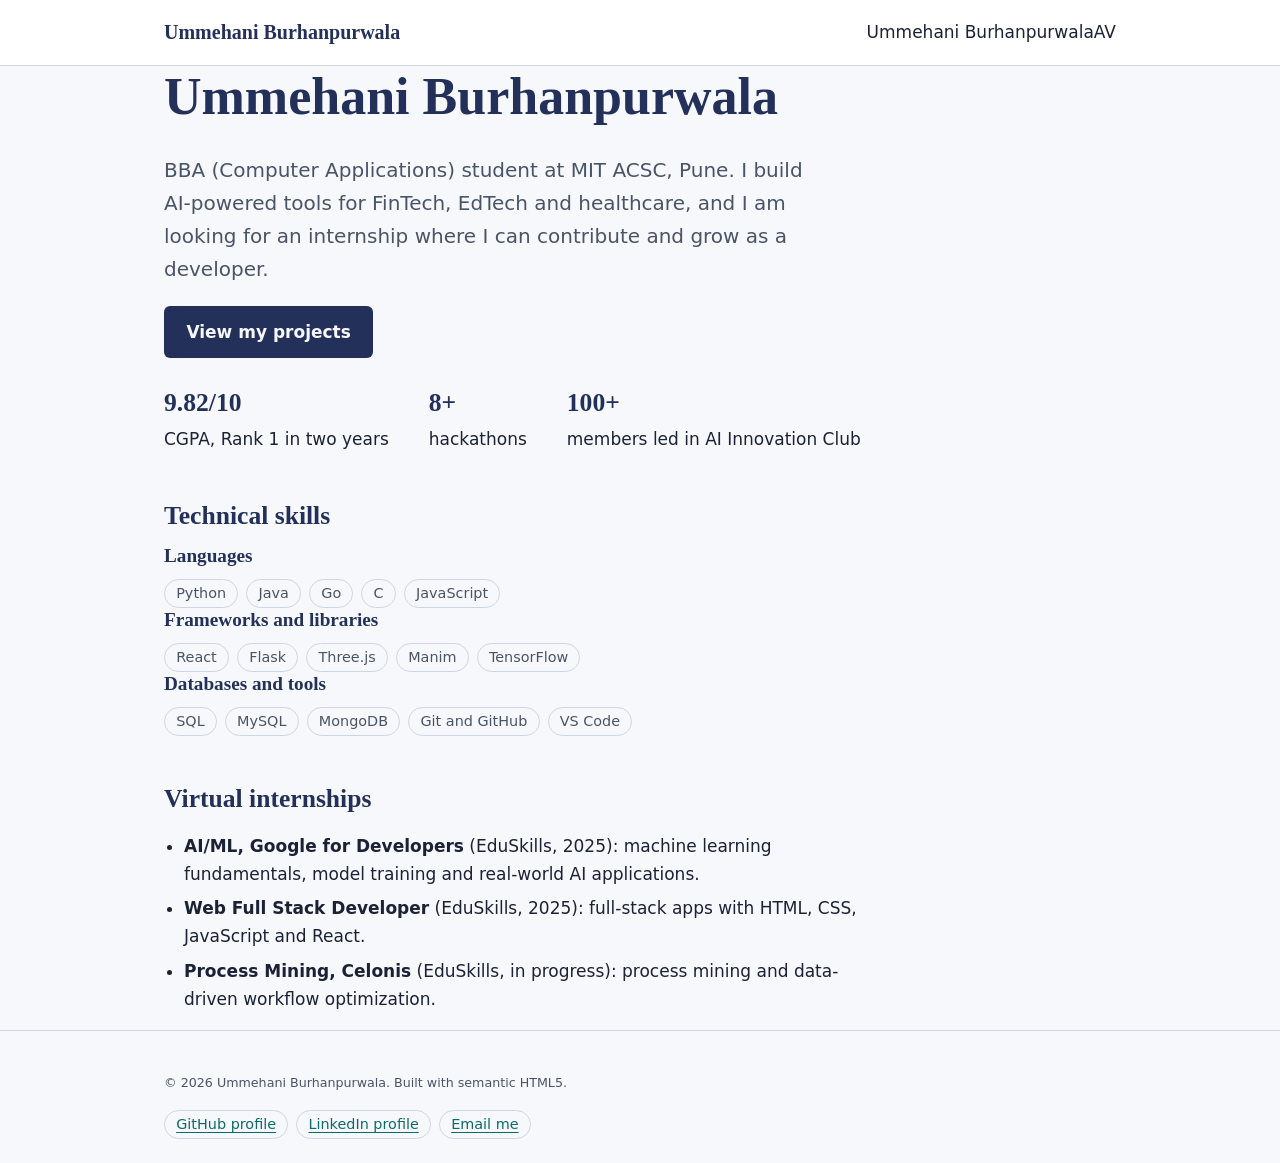
==== index.html @ a9fb9c0c "Update portfolio with resume details" ====
<!DOCTYPE html>
<html lang="en">
<head>
<meta charset="utf-8">
<meta name="viewport" content="width=device-width, initial-scale=1">
<title>Home | Ummehani Burhanpurwala – Portfolio</title>
<meta name="description" content="Ummehani Burhanpurwala, BBA (Computer Applications) student and AI builder in Pune. Projects in FinTech, EdTech and research on AI.">
<meta name="robots" content="index, follow">
<meta name="author" content="Ummehani Burhanpurwala">
<link rel="canonical" href="https://ummehani-burhanpurwala.github.io/thiranex_portfoilio/">
<meta property="og:type" content="website">
<meta property="og:title" content="Home | Ummehani Burhanpurwala – Portfolio">
<meta property="og:description" content="Ummehani Burhanpurwala, BBA (Computer Applications) student and AI builder in Pune. Projects in FinTech, EdTech and research on AI.">
<meta property="og:url" content="https://ummehani-burhanpurwala.github.io/thiranex_portfoilio/">
<link rel="stylesheet" href="styles.css">
</head>
<body>
<a class="skip-link" href="#main">Skip to main content</a>
<header class="site-header" role="banner">
<div class="wrap">
<a class="brand" href="index.html">Ummehani Burhanpurwala</a>
<nav class="nav" aria-label="Primary"><ul>Ummehani BurhanpurwalaAV</ul></nav>
</div>
</header>
<main id="main" class="wrap">
<section aria-labelledby="hero-title">
<h1 id="hero-title">Ummehani Burhanpurwala</h1>
<p class="lead">BBA (Computer Applications) student at MIT ACSC, Pune. I build AI-powered tools for FinTech, EdTech and healthcare, and I am looking for an internship where I can contribute and grow as a developer.</p>
<p><a class="btn" href="projects.html">View my projects</a></p>
<ul class="stats" aria-label="Highlights">
<li><strong>9.82/10</strong>CGPA, Rank 1 in two years</li>
<li><strong>8+</strong>hackathons</li>
<li><strong>100+</strong>members led in AI Innovation Club</li>
</ul>
</section>
<section aria-labelledby="skills-title">
<h2 id="skills-title">Technical skills</h2>
<h3>Languages</h3>
<ul class="tags"><li>Python</li><li>Java</li><li>Go</li><li>C</li><li>JavaScript</li></ul>
<h3>Frameworks and libraries</h3>
<ul class="tags"><li>React</li><li>Flask</li><li>Three.js</li><li>Manim</li><li>TensorFlow</li></ul>
<h3>Databases and tools</h3>
<ul class="tags"><li>SQL</li><li>MySQL</li><li>MongoDB</li><li>Git and GitHub</li><li>VS Code</li></ul>
</section>
<section aria-labelledby="intern-title">
<h2 id="intern-title">Virtual internships</h2>
<ul class="list">
<li><strong>AI/ML, Google for Developers</strong> (EduSkills, 2025): machine learning fundamentals, model training and real-world AI applications.</li>
<li><strong>Web Full Stack Developer</strong> (EduSkills, 2025): full-stack apps with HTML, CSS, JavaScript and React.</li>
<li><strong>Process Mining, Celonis</strong> (EduSkills, in progress): process mining and data-driven workflow optimization.</li>
</ul>
</section>
</main>
<footer class="site-footer" role="contentinfo">
<div class="wrap">
<p><small>&copy; 2026 Ummehani Burhanpurwala. Built with semantic HTML5.</small></p>
<nav aria-label="Social links"><ul class="tags">
<li><a href="https://github.com/Ummehani-Burhanpurwala">GitHub profile</a></li>
<li><a href="https://www.linkedin.com/in/ummehani-burhanpurwala">LinkedIn profile</a></li>
<li><a href="mailto:ummehaniburhanpurwala8@gmail.com">Email me</a></li>
</ul></nav>
</div>
</footer>

</body>
</html>
---- styles.css ----
:root{--bg:#f7f8fb;--surface:#fff;--ink:#1b2236;--muted:#4a5468;--brand:#23305a;--accent:#0b6b6b;--line:#cfd5e2;--focus:#b45309}
@media (prefers-color-scheme:dark){:root{--bg:#10141f;--surface:#181e2e;--ink:#eef1f8;--muted:#b7bfd1;--brand:#9db4ff;--accent:#5fd0c8;--line:#34405c;--focus:#fbbf24}}
*{box-sizing:border-box}
html{scroll-behavior:smooth}
body{margin:0;background:var(--bg);color:var(--ink);font:1.0625rem/1.65 system-ui,-apple-system,"Segoe UI",Roboto,sans-serif}
h1,h2,h3{font-family:"Iowan Old Style",Georgia,serif;line-height:1.2;color:var(--brand);margin:0 0 .5em}
h1{font-size:clamp(2rem,5vw,3.25rem)}h2{font-size:1.6rem}h3{font-size:1.2rem}
a{color:var(--accent);text-underline-offset:3px}
a:focus-visible,button:focus-visible,input:focus-visible,textarea:focus-visible,select:focus-visible{outline:3px solid var(--focus);outline-offset:3px}
.skip-link{position:absolute;left:1rem;top:-4rem;background:var(--brand);color:var(--bg);padding:.6rem 1rem;z-index:10}
.skip-link:focus{top:1rem}
.wrap{max-width:62rem;margin:0 auto;padding:0 1.25rem}
.site-header{border-bottom:1px solid var(--line);background:var(--surface)}
.site-header .wrap{display:flex;flex-wrap:wrap;gap:1rem;align-items:center;justify-content:space-between;padding-block:1rem}
.brand{font-family:Georgia,serif;font-weight:700;font-size:1.25rem;color:var(--brand);text-decoration:none}
.nav ul{display:flex;flex-wrap:wrap;gap:.25rem 1.25rem;list-style:none;margin:0;padding:0}
.nav a{color:var(--ink);text-decoration:none;padding:.4rem .1rem;border-bottom:3px solid transparent}
.nav a:hover{border-color:var(--line)}
.nav a[aria-current="page"]{border-color:var(--accent);font-weight:600}
main{padding-block:3rem}
.lead{font-size:1.25rem;color:var(--muted);max-width:40rem}
.btn{display:inline-block;background:var(--brand);color:var(--bg);padding:.75rem 1.4rem;border:0;border-radius:6px;font:inherit;font-weight:600;text-decoration:none;cursor:pointer}
.btn:hover{filter:brightness(1.15)}
.grid{display:grid;gap:1.5rem;grid-template-columns:repeat(auto-fit,minmax(16rem,1fr));margin-top:1.5rem}
article.card{background:var(--surface);border:1px solid var(--line);border-radius:8px;padding:1.25rem}
.tags{list-style:none;display:flex;flex-wrap:wrap;gap:.5rem;padding:0;margin:.75rem 0 0}
.tags li{border:1px solid var(--line);border-radius:99px;padding:.1rem .7rem;font-size:.9rem;color:var(--muted)}
section+section{margin-top:3rem}
form{display:grid;gap:1.25rem;max-width:36rem}
fieldset{border:1px solid var(--line);border-radius:8px;padding:1.25rem;display:grid;gap:1.25rem}
legend{font-weight:700;padding:0 .5rem;color:var(--brand)}
label{display:block;font-weight:600;margin-bottom:.3rem}
.hint{display:block;font-weight:400;color:var(--muted);font-size:.9rem}
input,textarea,select{width:100%;font:inherit;color:var(--ink);background:var(--surface);border:2px solid var(--muted);border-radius:6px;padding:.65rem .75rem}
.req{color:var(--accent)}
.status{padding:.75rem 1rem;border-left:4px solid var(--accent);background:var(--surface)}
.status:empty{display:none}
.site-footer{border-top:1px solid var(--line);padding-block:1.5rem;color:var(--muted);font-size:.95rem}
@media (prefers-reduced-motion:reduce){html{scroll-behavior:auto}*{transition:none!important}}
.visually-hidden{position:absolute!important;width:1px;height:1px;overflow:hidden;clip:rect(0 0 0 0);white-space:nowrap}
.meta{color:var(--muted);margin:0 0 .75rem}
ul.list{padding-left:1.25rem;max-width:44rem}
ul.list li{margin-bottom:.4rem}
.stats{display:flex;flex-wrap:wrap;gap:1rem 2.5rem;margin:1.5rem 0 0;padding:0;list-style:none}
.stats strong{display:block;font-family:Georgia,serif;font-size:1.6rem;color:var(--brand)}
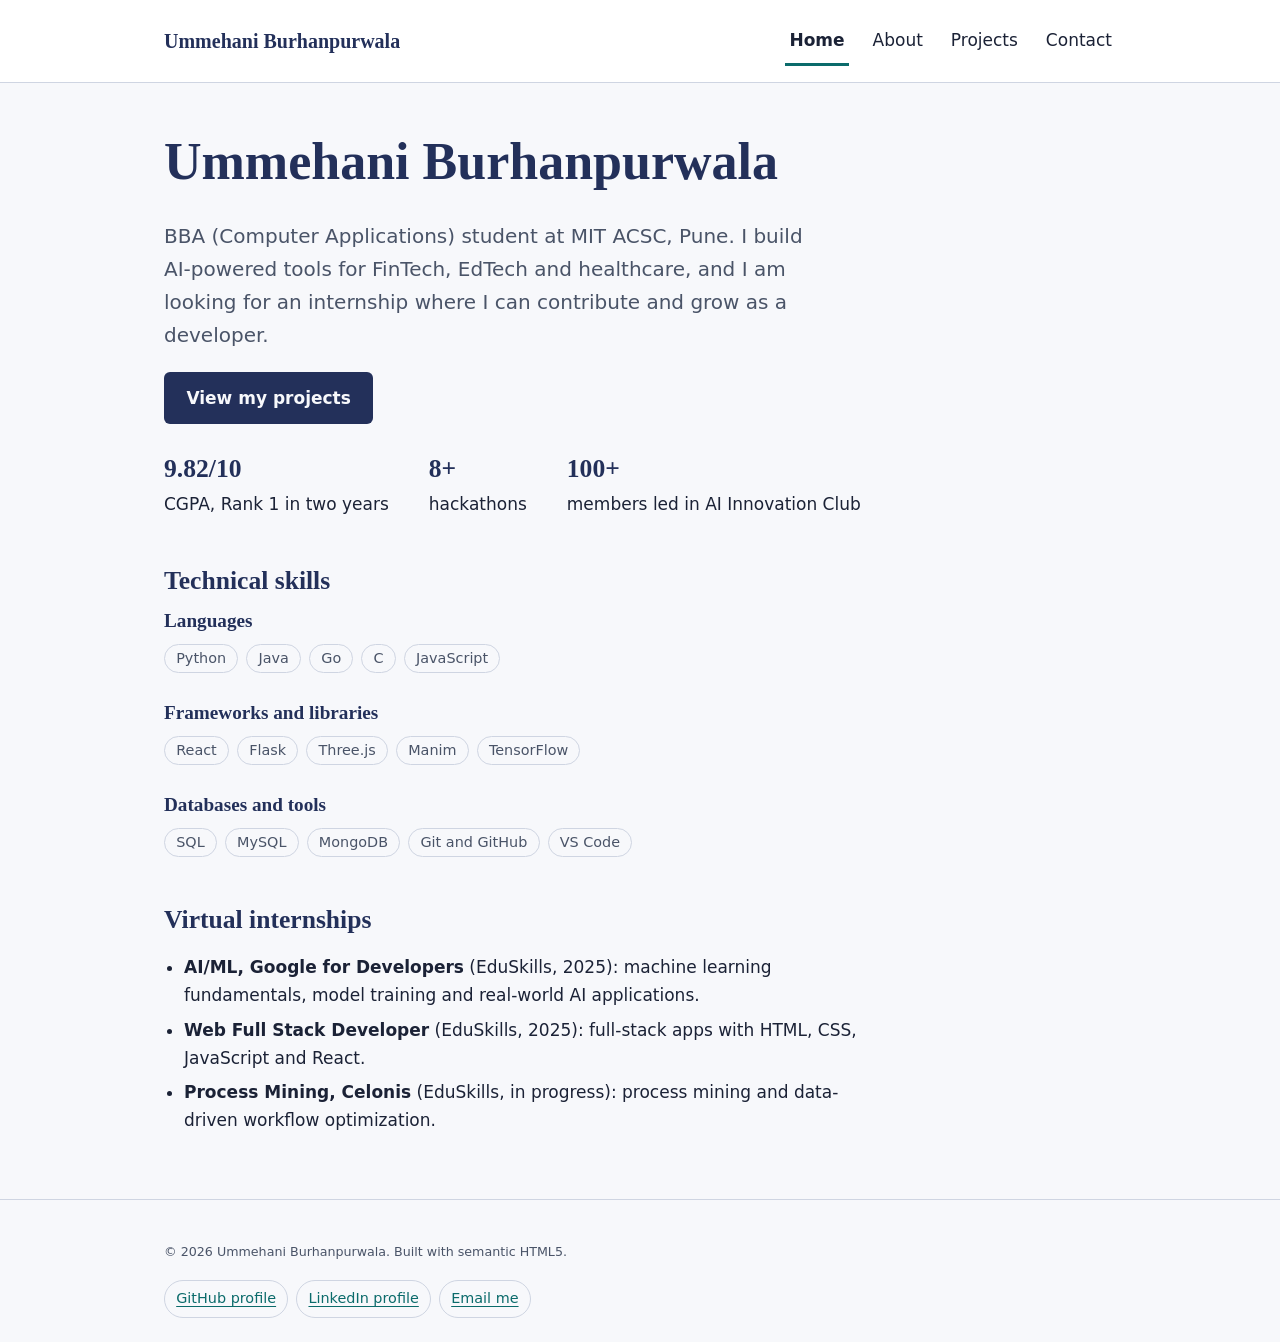
==== commit 2fdd7724: "Fix navigation and spacing bugs" ====
--- a/index.html
+++ b/index.html
@@ -12,6 +12,9 @@
 <meta property="og:title" content="Home | Ummehani Burhanpurwala – Portfolio">
 <meta property="og:description" content="Ummehani Burhanpurwala, BBA (Computer Applications) student and AI builder in Pune. Projects in FinTech, EdTech and research on AI.">
 <meta property="og:url" content="https://ummehani-burhanpurwala.github.io/thiranex_portfoilio/">
+<link rel="icon" href="data:image/svg+xml,%3Csvg xmlns=%27http://www.w3.org/2000/svg%27 viewBox=%270 0 100 100%27%3E%3Crect width=%27100%27 height=%27100%27 rx=%2722%27 fill=%27%2323305a%27/%3E%3Ctext x=%2750%27 y=%2772%27 font-size=%2760%27 text-anchor=%27middle%27 fill=%27white%27 font-family=%27Georgia%27%3EU%3C/text%3E%3C/svg%3E">
+<meta name="theme-color" content="#23305a">
+<meta name="color-scheme" content="light dark">
 <link rel="stylesheet" href="styles.css">
 </head>
 <body>
@@ -19,7 +22,7 @@
 <header class="site-header" role="banner">
 <div class="wrap">
 <a class="brand" href="index.html">Ummehani Burhanpurwala</a>
-<nav class="nav" aria-label="Primary"><ul>Ummehani BurhanpurwalaAV</ul></nav>
+<nav class="nav" aria-label="Primary"><ul><li><a href="index.html" aria-current="page">Home</a></li><li><a href="about.html">About</a></li><li><a href="projects.html">Projects</a></li><li><a href="contact.html">Contact</a></li></ul></nav>
 </div>
 </header>
 <main id="main" class="wrap">
--- a/styles.css
+++ b/styles.css
@@ -17,7 +17,7 @@
 .nav a{color:var(--ink);text-decoration:none;padding:.4rem .1rem;border-bottom:3px solid transparent}
 .nav a:hover{border-color:var(--line)}
 .nav a[aria-current="page"]{border-color:var(--accent);font-weight:600}
-main{padding-block:3rem}
+main.wrap{padding-top:3rem;padding-bottom:3rem}
 .lead{font-size:1.25rem;color:var(--muted);max-width:40rem}
 .btn{display:inline-block;background:var(--brand);color:var(--bg);padding:.75rem 1.4rem;border:0;border-radius:6px;font:inherit;font-weight:600;text-decoration:none;cursor:pointer}
 .btn:hover{filter:brightness(1.15)}
@@ -43,3 +43,7 @@
 ul.list li{margin-bottom:.4rem}
 .stats{display:flex;flex-wrap:wrap;gap:1rem 2.5rem;margin:1.5rem 0 0;padding:0;list-style:none}
 .stats strong{display:block;font-family:Georgia,serif;font-size:1.6rem;color:var(--brand)}
+.tags+h3{margin-top:1.75rem}
+.nav a{display:inline-block;padding:.6rem .25rem}
+.site-footer a{display:inline-block;padding:.3rem 0}
+.card h3{margin-top:0}
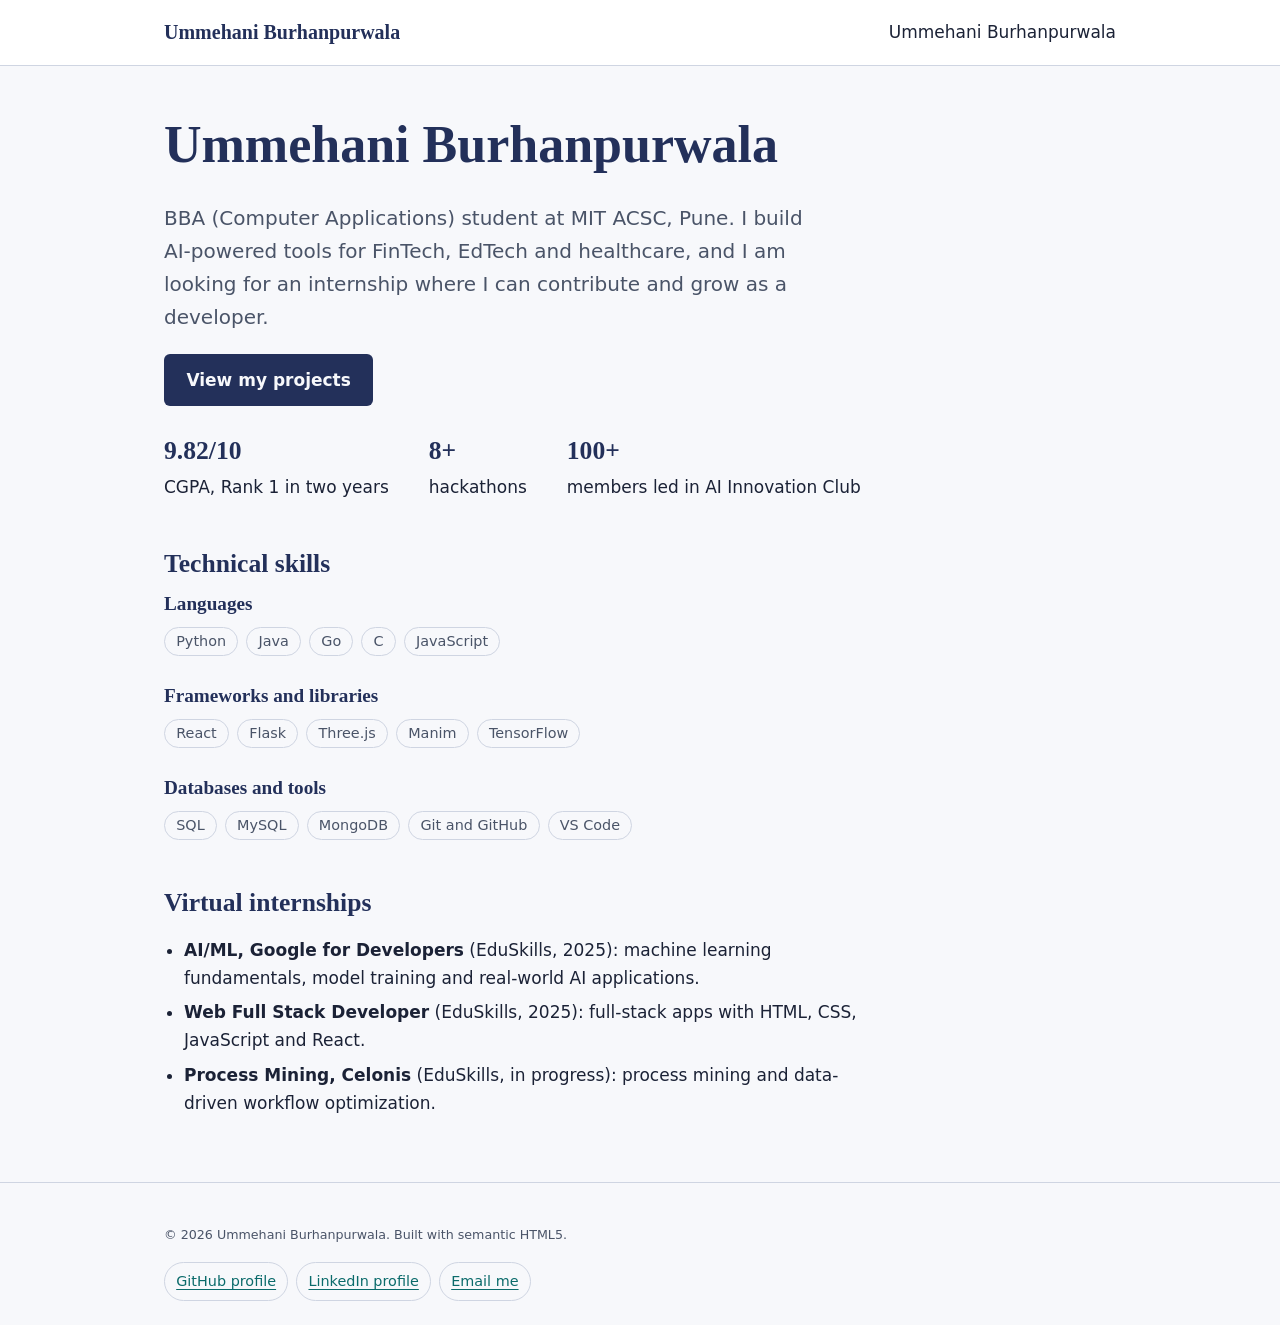
==== commit 469ec053: "Update index.html" ====
--- a/index.html
+++ b/index.html
@@ -12,9 +12,6 @@
 <meta property="og:title" content="Home | Ummehani Burhanpurwala – Portfolio">
 <meta property="og:description" content="Ummehani Burhanpurwala, BBA (Computer Applications) student and AI builder in Pune. Projects in FinTech, EdTech and research on AI.">
 <meta property="og:url" content="https://ummehani-burhanpurwala.github.io/thiranex_portfoilio/">
-<link rel="icon" href="data:image/svg+xml,%3Csvg xmlns=%27http://www.w3.org/2000/svg%27 viewBox=%270 0 100 100%27%3E%3Crect width=%27100%27 height=%27100%27 rx=%2722%27 fill=%27%2323305a%27/%3E%3Ctext x=%2750%27 y=%2772%27 font-size=%2760%27 text-anchor=%27middle%27 fill=%27white%27 font-family=%27Georgia%27%3EU%3C/text%3E%3C/svg%3E">
-<meta name="theme-color" content="#23305a">
-<meta name="color-scheme" content="light dark">
 <link rel="stylesheet" href="styles.css">
 </head>
 <body>
@@ -22,7 +19,7 @@
 <header class="site-header" role="banner">
 <div class="wrap">
 <a class="brand" href="index.html">Ummehani Burhanpurwala</a>
-<nav class="nav" aria-label="Primary"><ul><li><a href="index.html" aria-current="page">Home</a></li><li><a href="about.html">About</a></li><li><a href="projects.html">Projects</a></li><li><a href="contact.html">Contact</a></li></ul></nav>
+<nav class="nav" aria-label="Primary"><ul>Ummehani Burhanpurwala</ul></nav>
 </div>
 </header>
 <main id="main" class="wrap">
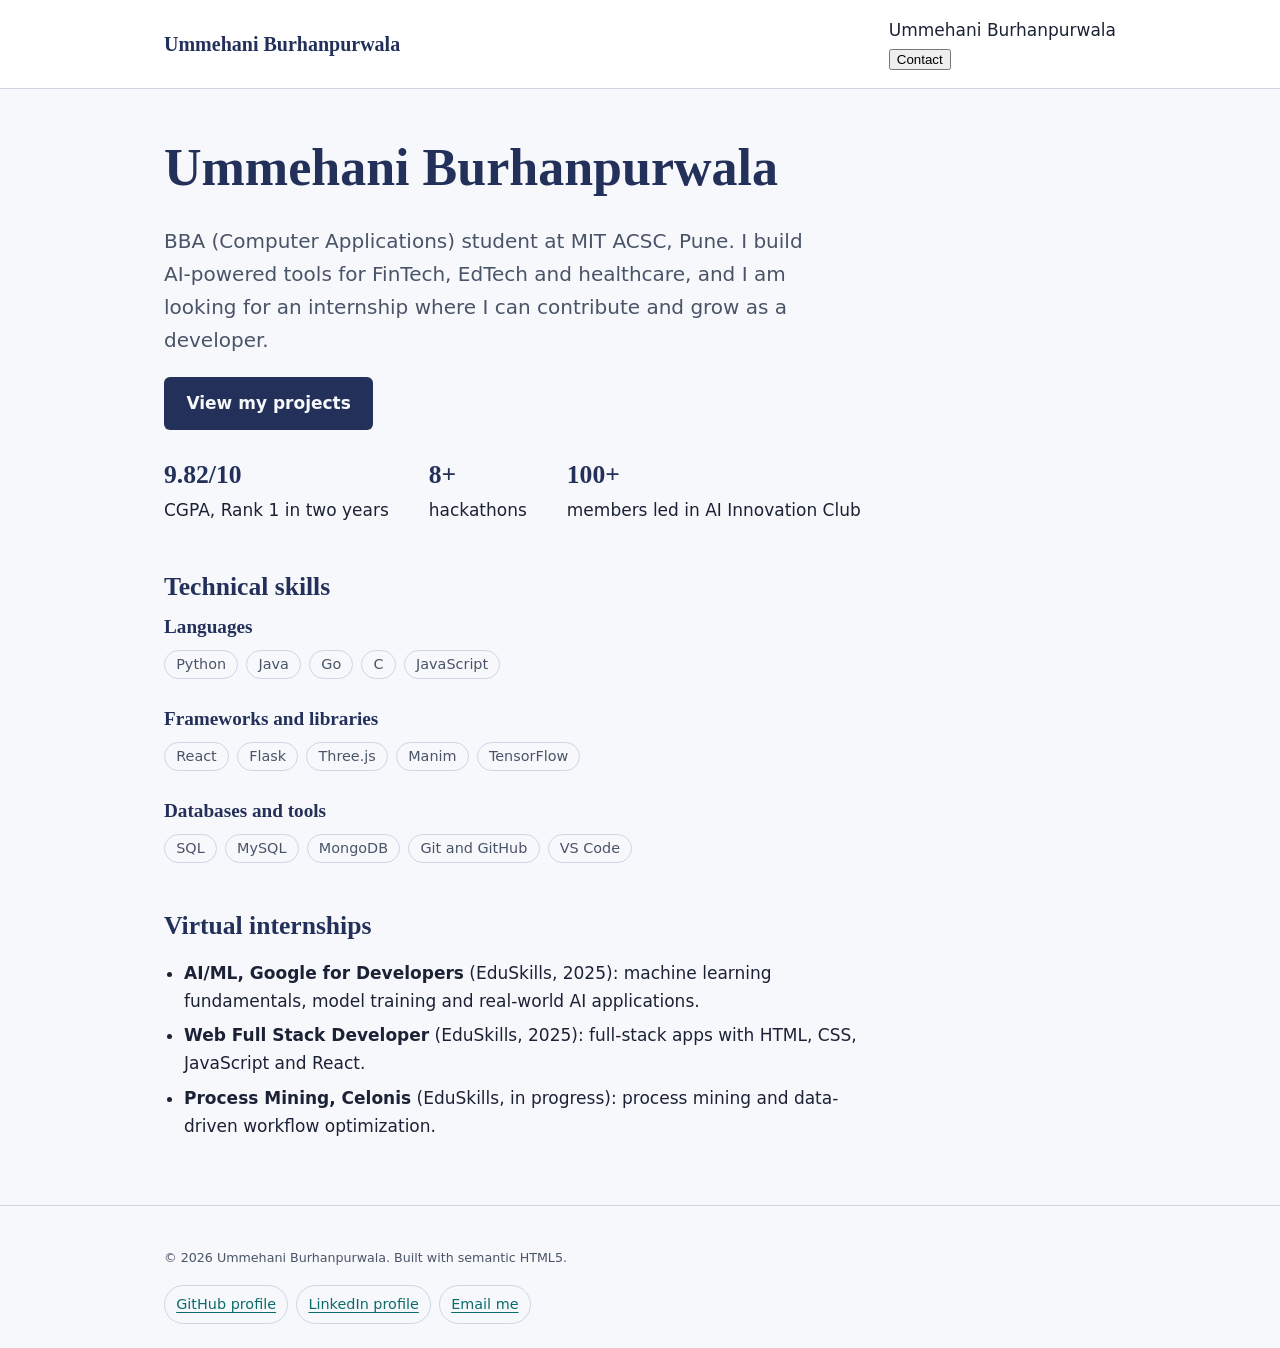
==== commit 40e046ef: "Update index.html" ====
--- a/index.html
+++ b/index.html
@@ -19,7 +19,8 @@
 <header class="site-header" role="banner">
 <div class="wrap">
 <a class="brand" href="index.html">Ummehani Burhanpurwala</a>
-<nav class="nav" aria-label="Primary"><ul>Ummehani Burhanpurwala</ul></nav>
+<nav class="nav" aria-label="Primary"><ul>Ummehani Burhanpurwala</ul>
+<button href="./contact.html">Contact</button></nav>
 </div>
 </header>
 <main id="main" class="wrap">
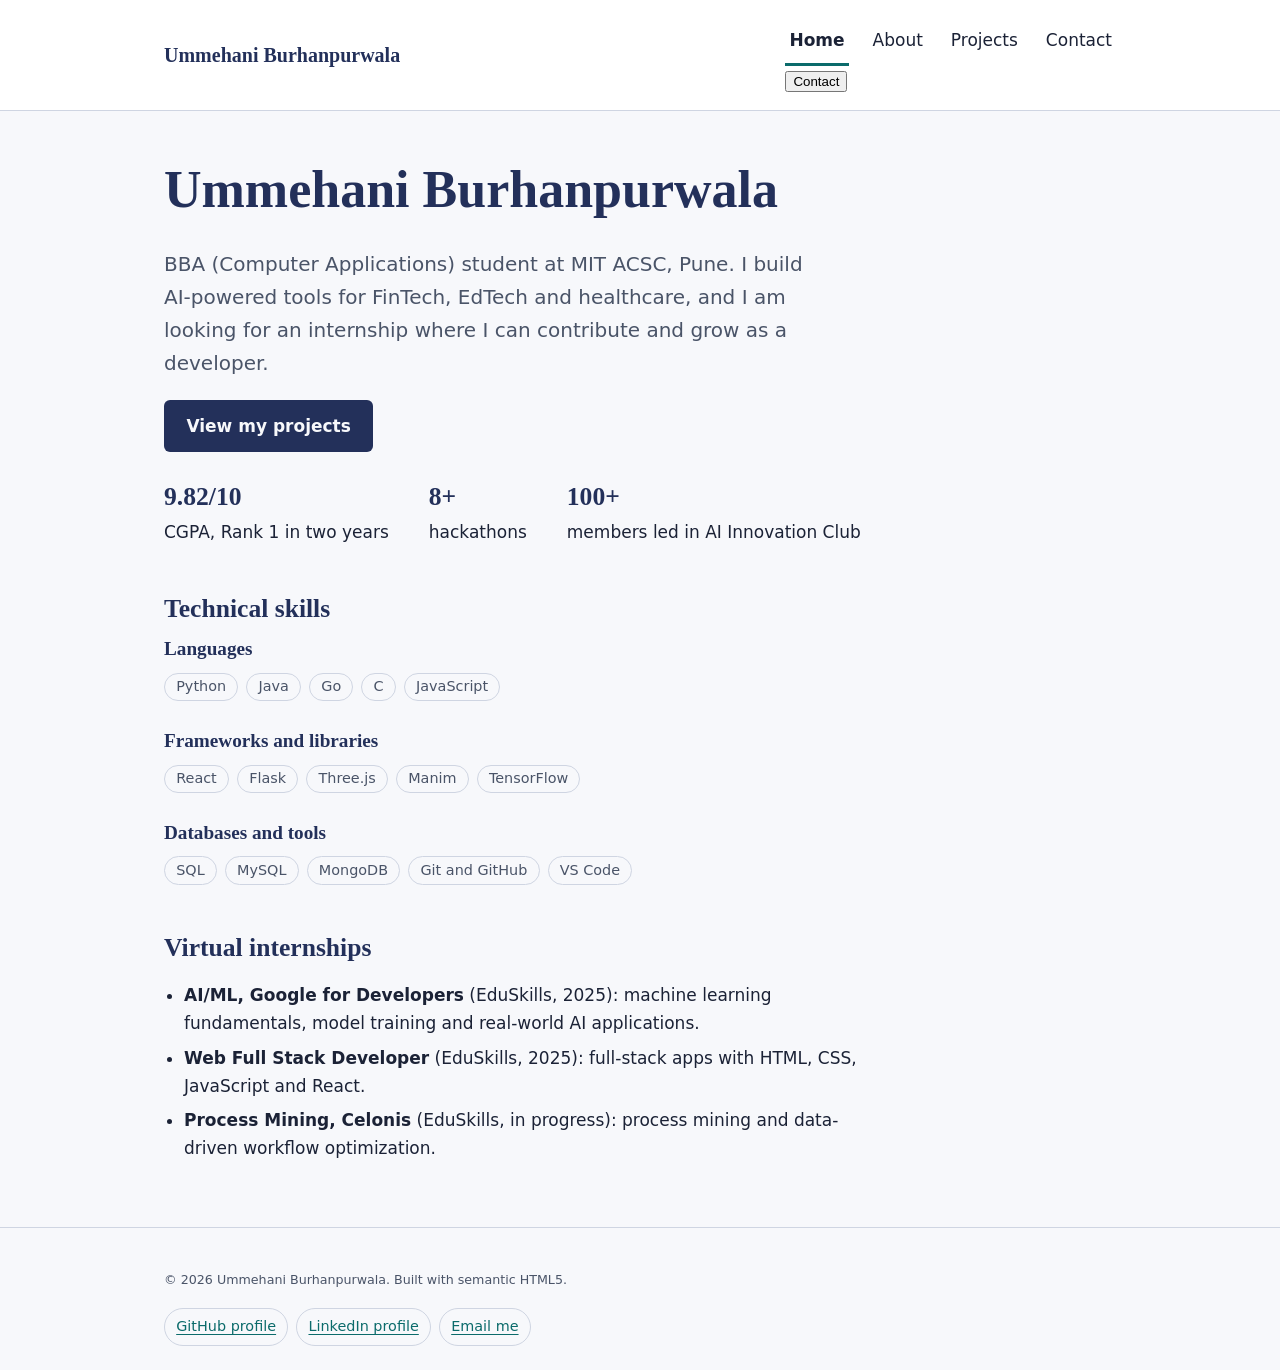
==== commit ce6a1838: "Update index.html" ====
--- a/index.html
+++ b/index.html
@@ -19,7 +19,7 @@
 <header class="site-header" role="banner">
 <div class="wrap">
 <a class="brand" href="index.html">Ummehani Burhanpurwala</a>
-<nav class="nav" aria-label="Primary"><ul>Ummehani Burhanpurwala</ul>
+<nav class="nav" aria-label="Primary"><ul><li><a href="index.html" aria-current="page">Home</a></li><li><a href="about.html">About</a></li><li><a href="projects.html">Projects</a></li><li><a href="contact.html">Contact</a></li></ul>
 <button href="./contact.html">Contact</button></nav>
 </div>
 </header>
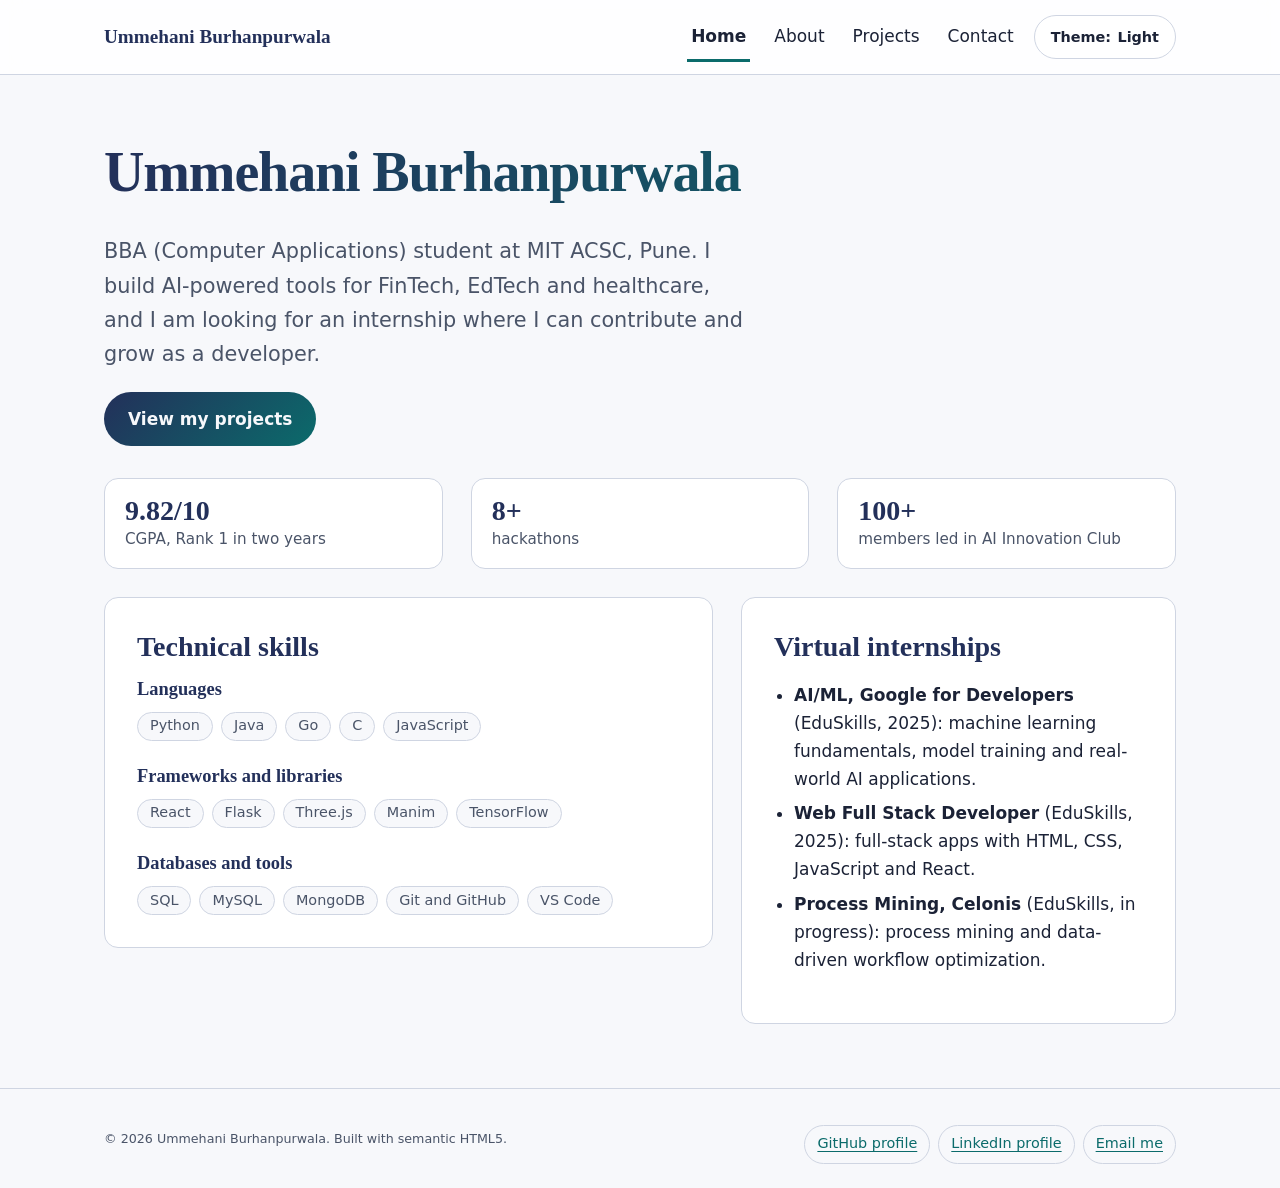
==== commit 4abdda37: "Add files via upload" ====
--- a/index.html
+++ b/index.html
@@ -12,15 +12,19 @@
 <meta property="og:title" content="Home | Ummehani Burhanpurwala – Portfolio">
 <meta property="og:description" content="Ummehani Burhanpurwala, BBA (Computer Applications) student and AI builder in Pune. Projects in FinTech, EdTech and research on AI.">
 <meta property="og:url" content="https://ummehani-burhanpurwala.github.io/thiranex_portfoilio/">
+<link rel="icon" href="data:image/svg+xml,%3Csvg xmlns=%27http://www.w3.org/2000/svg%27 viewBox=%270 0 100 100%27%3E%3Crect width=%27100%27 height=%27100%27 rx=%2722%27 fill=%27%2323305a%27/%3E%3Ctext x=%2750%27 y=%2772%27 font-size=%2760%27 text-anchor=%27middle%27 fill=%27white%27 font-family=%27Georgia%27%3EU%3C/text%3E%3C/svg%3E">
+<meta name="theme-color" content="#23305a">
+<meta name="color-scheme" content="light dark">
 <link rel="stylesheet" href="styles.css">
+<script src="theme.js"></script>
 </head>
-<body>
+<body class="home">
 <a class="skip-link" href="#main">Skip to main content</a>
 <header class="site-header" role="banner">
 <div class="wrap">
 <a class="brand" href="index.html">Ummehani Burhanpurwala</a>
-<nav class="nav" aria-label="Primary"><ul><li><a href="index.html" aria-current="page">Home</a></li><li><a href="about.html">About</a></li><li><a href="projects.html">Projects</a></li><li><a href="contact.html">Contact</a></li></ul>
-<button href="./contact.html">Contact</button></nav>
+<nav class="nav" aria-label="Primary"><ul><li><a href="index.html" aria-current="page">Home</a></li><li><a href="about.html">About</a></li><li><a href="projects.html">Projects</a></li><li><a href="contact.html">Contact</a></li></ul></nav>
+<button class="theme-toggle" id="theme-toggle" type="button" aria-pressed="false" aria-label="Toggle dark mode">Theme: <span>Light</span></button>
 </div>
 </header>
 <main id="main" class="wrap">
--- a/styles.css
+++ b/styles.css
@@ -1,49 +1,149 @@
-:root{--bg:#f7f8fb;--surface:#fff;--ink:#1b2236;--muted:#4a5468;--brand:#23305a;--accent:#0b6b6b;--line:#cfd5e2;--focus:#b45309}
-@media (prefers-color-scheme:dark){:root{--bg:#10141f;--surface:#181e2e;--ink:#eef1f8;--muted:#b7bfd1;--brand:#9db4ff;--accent:#5fd0c8;--line:#34405c;--focus:#fbbf24}}
-*{box-sizing:border-box}
-html{scroll-behavior:smooth}
-body{margin:0;background:var(--bg);color:var(--ink);font:1.0625rem/1.65 system-ui,-apple-system,"Segoe UI",Roboto,sans-serif}
-h1,h2,h3{font-family:"Iowan Old Style",Georgia,serif;line-height:1.2;color:var(--brand);margin:0 0 .5em}
-h1{font-size:clamp(2rem,5vw,3.25rem)}h2{font-size:1.6rem}h3{font-size:1.2rem}
+/* ==========================================================
+   Advanced CSS3 and responsive architecture
+   1 Tokens  2 Base  3 Header  4 Components  5 Page grids
+   6 Forms   7 Mobile-first breakpoints (600 / 900 / 1200)
+   ========================================================== */
+
+/* 1. TOKENS: light by default, dark via OS setting or toggle */
+:root{
+  --bg:#f7f8fb;--surface:#fff;--ink:#1b2236;--muted:#4a5468;--brand:#23305a;
+  --accent:#0b6b6b;--line:#cfd5e2;--focus:#b45309;
+  --shadow:0 1px 2px rgba(27,34,54,.06),0 10px 28px rgba(27,34,54,.08);
+  --r:14px;--max:72rem;
+  --gap:clamp(1rem,2.5vw,1.75rem);--pad:clamp(1.1rem,4vw,2.5rem);
+  --serif:"Iowan Old Style",Georgia,serif;
+  --sans:system-ui,-apple-system,"Segoe UI",Roboto,sans-serif;
+  color-scheme:light;
+}
+@media (prefers-color-scheme:dark){
+  :root:not([data-theme="light"]){
+    --bg:#10141f;--surface:#181e2e;--ink:#eef1f8;--muted:#b7bfd1;--brand:#9db4ff;
+    --accent:#5fd0c8;--line:#34405c;--focus:#fbbf24;
+    --shadow:0 1px 2px rgba(0,0,0,.4),0 10px 28px rgba(0,0,0,.35);
+    color-scheme:dark;
+  }
+}
+:root[data-theme="dark"]{
+  --bg:#10141f;--surface:#181e2e;--ink:#eef1f8;--muted:#b7bfd1;--brand:#9db4ff;
+  --accent:#5fd0c8;--line:#34405c;--focus:#fbbf24;
+  --shadow:0 1px 2px rgba(0,0,0,.4),0 10px 28px rgba(0,0,0,.35);
+  color-scheme:dark;
+}
+
+/* 2. BASE (mobile-first) */
+*,*::before,*::after{box-sizing:border-box}
+html{scroll-behavior:smooth;scroll-padding-top:5rem}
+body{
+  margin:0;min-height:100vh;
+  display:grid;grid-template-rows:auto 1fr auto;grid-template-columns:minmax(0,1fr); /* sticky footer */
+  background:var(--bg);color:var(--ink);
+  font:1rem/1.65 var(--sans);
+  transition:background-color .3s,color .3s;
+}
+h1,h2,h3{font-family:var(--serif);line-height:1.2;color:var(--brand);margin:0 0 .5em}
+h1{font-size:clamp(2rem,6vw,3.5rem);letter-spacing:-.02em}
+h2{font-size:clamp(1.4rem,3vw,1.75rem)}
+h3{font-size:1.15rem}
 a{color:var(--accent);text-underline-offset:3px}
+img{max-width:100%;height:auto}
 a:focus-visible,button:focus-visible,input:focus-visible,textarea:focus-visible,select:focus-visible{outline:3px solid var(--focus);outline-offset:3px}
-.skip-link{position:absolute;left:1rem;top:-4rem;background:var(--brand);color:var(--bg);padding:.6rem 1rem;z-index:10}
+.skip-link{position:absolute;left:1rem;top:-4rem;background:var(--brand);color:var(--bg);padding:.6rem 1rem;z-index:20;border-radius:6px}
 .skip-link:focus{top:1rem}
-.wrap{max-width:62rem;margin:0 auto;padding:0 1.25rem}
-.site-header{border-bottom:1px solid var(--line);background:var(--surface)}
-.site-header .wrap{display:flex;flex-wrap:wrap;gap:1rem;align-items:center;justify-content:space-between;padding-block:1rem}
-.brand{font-family:Georgia,serif;font-weight:700;font-size:1.25rem;color:var(--brand);text-decoration:none}
+.visually-hidden{position:absolute!important;width:1px;height:1px;overflow:hidden;clip:rect(0 0 0 0);white-space:nowrap}
+.wrap{width:100%;max-width:var(--max);margin-inline:auto;padding-inline:var(--pad)}
+main.wrap{padding-block:clamp(2rem,6vw,4rem)}
+.lead{font-size:clamp(1.1rem,2.2vw,1.3rem);color:var(--muted);max-width:40rem}
+.meta{color:var(--muted);margin:0 0 .75rem}
+ul.list{padding-left:1.25rem;max-width:44rem}
+ul.list li{margin-bottom:.4rem}
+main>section+section,article>section+section{margin-top:3rem}
+
+/* 3. HEADER: Flexbox, sticky with blur */
+.site-header{position:sticky;top:0;z-index:10;border-bottom:1px solid var(--line);background:var(--surface)}
+@supports (backdrop-filter:blur(8px)){
+  .site-header{background:color-mix(in srgb,var(--surface) 82%,transparent);backdrop-filter:blur(12px)}
+}
+.site-header .wrap{display:flex;flex-wrap:wrap;align-items:center;gap:.5rem 1rem;padding-block:.75rem}
+.brand{order:1;margin-right:auto;font-family:var(--serif);font-weight:700;font-size:1.2rem;color:var(--brand);text-decoration:none}
+.theme-toggle{order:2;display:inline-flex;align-items:center;gap:.4rem;min-height:44px;padding:.4rem 1rem;border:1.5px solid var(--line);border-radius:99px;background:var(--surface);color:var(--ink);font:600 .9rem var(--sans);cursor:pointer;transition:border-color .2s}
+.theme-toggle:hover{border-color:var(--accent)}
+.nav{order:3;flex-basis:100%}
 .nav ul{display:flex;flex-wrap:wrap;gap:.25rem 1.25rem;list-style:none;margin:0;padding:0}
-.nav a{color:var(--ink);text-decoration:none;padding:.4rem .1rem;border-bottom:3px solid transparent}
+.nav a{display:inline-block;padding:.6rem .25rem;color:var(--ink);text-decoration:none;border-bottom:3px solid transparent}
 .nav a:hover{border-color:var(--line)}
 .nav a[aria-current="page"]{border-color:var(--accent);font-weight:600}
-main.wrap{padding-top:3rem;padding-bottom:3rem}
-.lead{font-size:1.25rem;color:var(--muted);max-width:40rem}
-.btn{display:inline-block;background:var(--brand);color:var(--bg);padding:.75rem 1.4rem;border:0;border-radius:6px;font:inherit;font-weight:600;text-decoration:none;cursor:pointer}
-.btn:hover{filter:brightness(1.15)}
-.grid{display:grid;gap:1.5rem;grid-template-columns:repeat(auto-fit,minmax(16rem,1fr));margin-top:1.5rem}
-article.card{background:var(--surface);border:1px solid var(--line);border-radius:8px;padding:1.25rem}
+
+/* 4. COMPONENTS */
+.btn{display:inline-block;background:linear-gradient(135deg,var(--brand),var(--accent));color:var(--bg);padding:.8rem 1.5rem;border:0;border-radius:99px;font:inherit;font-weight:600;text-decoration:none;cursor:pointer;transition:transform .2s,box-shadow .2s}
+.btn:hover{transform:translateY(-2px);box-shadow:var(--shadow)}
 .tags{list-style:none;display:flex;flex-wrap:wrap;gap:.5rem;padding:0;margin:.75rem 0 0}
-.tags li{border:1px solid var(--line);border-radius:99px;padding:.1rem .7rem;font-size:.9rem;color:var(--muted)}
-section+section{margin-top:3rem}
+.tags li{border:1px solid var(--line);border-radius:99px;padding:.1rem .75rem;font-size:.9rem;color:var(--muted);background:var(--bg)}
+.tags+h3{margin-top:1.5rem}
+.grid{display:grid;gap:var(--gap);grid-template-columns:repeat(auto-fit,minmax(min(100%,17rem),1fr));margin-top:1.5rem}
+article.card{position:relative;display:flex;flex-direction:column;background:var(--surface);border:1px solid var(--line);border-radius:var(--r);padding:1.5rem;overflow:hidden;transition:transform .25s,box-shadow .25s}
+article.card::before{content:"";position:absolute;inset:0 0 auto;height:4px;background:linear-gradient(90deg,var(--brand),var(--accent))}
+article.card:hover{transform:translateY(-4px);box-shadow:var(--shadow)}
+.card h3{margin-top:.25rem}
+.card .tags{margin-top:auto;padding-top:.75rem}
+.card ul.list{flex:1}
+.stats{display:grid;grid-template-columns:repeat(auto-fit,minmax(9.5rem,1fr));gap:var(--gap);margin:2rem 0 0;padding:0;list-style:none}
+.stats li{padding:1rem 1.25rem;background:var(--surface);border:1px solid var(--line);border-radius:var(--r);color:var(--muted);font-size:.95rem}
+.stats strong{display:block;font:700 1.75rem var(--serif);color:var(--brand)}
+.panel,.home main>section:nth-child(n+2),.about article>section,.about aside{background:var(--surface);border:1px solid var(--line);border-radius:var(--r);padding:clamp(1.25rem,3vw,2rem)}
+.home main>section:nth-child(n+2) .tags:last-child{margin-bottom:0}
+.home main h1{background:linear-gradient(100deg,var(--brand),var(--accent));-webkit-background-clip:text;background-clip:text;color:transparent}
+.site-footer{border-top:1px solid var(--line);padding-block:1.5rem;color:var(--muted);font-size:.95rem}
+.site-footer .wrap{display:flex;flex-direction:column;gap:.75rem}
+.site-footer p{margin:0}
+.site-footer a{display:inline-block;padding:.3rem 0}
+
+/* 5. PAGE LAYOUTS: CSS Grid (single column on mobile) */
+.home main,.about article,.contact main{display:grid;gap:var(--gap)}
+.home main>section,.about article>section,.about aside{margin-top:0!important}
+.about article>header{grid-area:head}
+.about article>section:nth-of-type(1){grid-area:edu}
+.about article>section:nth-of-type(2){grid-area:lead}
+.about article>section:nth-of-type(3){grid-area:award}
+.about article>section:nth-of-type(4){grid-area:cert}
+.about aside{grid-area:more}
+.home main>section:nth-child(1){grid-area:hero}
+.home main>section:nth-child(2){grid-area:skills}
+.home main>section:nth-child(3){grid-area:intern}
+.about article,.home main{grid-template-columns:minmax(0,1fr)}
+.about article{grid-template-areas:"head" "edu" "lead" "award" "cert" "more"}
+.home main{grid-template-areas:"hero" "skills" "intern"}
+.contact main{grid-template-columns:minmax(0,1fr)}
+
+/* 6. FORMS */
 form{display:grid;gap:1.25rem;max-width:36rem}
-fieldset{border:1px solid var(--line);border-radius:8px;padding:1.25rem;display:grid;gap:1.25rem}
+fieldset{margin:0;min-width:0;border:1px solid var(--line);border-radius:var(--r);background:var(--surface);padding:1.25rem;display:grid;gap:1.25rem}
 legend{font-weight:700;padding:0 .5rem;color:var(--brand)}
 label{display:block;font-weight:600;margin-bottom:.3rem}
 .hint{display:block;font-weight:400;color:var(--muted);font-size:.9rem}
-input,textarea,select{width:100%;font:inherit;color:var(--ink);background:var(--surface);border:2px solid var(--muted);border-radius:6px;padding:.65rem .75rem}
+input,textarea,select{width:100%;font:inherit;color:var(--ink);background:var(--bg);border:2px solid var(--muted);border-radius:8px;padding:.65rem .75rem;transition:border-color .2s}
+input:focus,textarea:focus,select:focus{border-color:var(--accent)}
 .req{color:var(--accent)}
-.status{padding:.75rem 1rem;border-left:4px solid var(--accent);background:var(--surface)}
+.status{padding:.75rem 1rem;border-left:4px solid var(--accent);background:var(--surface);border-radius:0 8px 8px 0}
 .status:empty{display:none}
-.site-footer{border-top:1px solid var(--line);padding-block:1.5rem;color:var(--muted);font-size:.95rem}
-@media (prefers-reduced-motion:reduce){html{scroll-behavior:auto}*{transition:none!important}}
-.visually-hidden{position:absolute!important;width:1px;height:1px;overflow:hidden;clip:rect(0 0 0 0);white-space:nowrap}
-.meta{color:var(--muted);margin:0 0 .75rem}
-ul.list{padding-left:1.25rem;max-width:44rem}
-ul.list li{margin-bottom:.4rem}
-.stats{display:flex;flex-wrap:wrap;gap:1rem 2.5rem;margin:1.5rem 0 0;padding:0;list-style:none}
-.stats strong{display:block;font-family:Georgia,serif;font-size:1.6rem;color:var(--brand)}
-.tags+h3{margin-top:1.75rem}
-.nav a{display:inline-block;padding:.6rem .25rem}
-.site-footer a{display:inline-block;padding:.3rem 0}
-.card h3{margin-top:0}
+
+/* 7. MOBILE-FIRST BREAKPOINTS */
+@media (min-width:600px){                       /* tablet */
+  .nav{order:2;flex-basis:auto}
+  .theme-toggle{order:3}
+  .site-footer .wrap{flex-direction:row;justify-content:space-between;align-items:center}
+  .about article{grid-template-columns:repeat(2,minmax(0,1fr));grid-template-areas:"head head" "edu lead" "award lead" "cert cert" "more more"}
+}
+@media (min-width:900px){                       /* desktop */
+  .home main{grid-template-columns:7fr 5fr;grid-template-areas:"hero hero" "skills intern";align-items:start}
+  .contact main{grid-template-columns:5fr 7fr;grid-template-rows:auto 1fr;grid-template-areas:"title form" "lead form";column-gap:clamp(2rem,6vw,5rem);align-items:start}
+  .contact main>h1{grid-area:title}
+  .contact main>.lead{grid-area:lead}
+  .contact main>form{grid-area:form;max-width:none}
+}
+@media (min-width:1200px){ body{font-size:1.0625rem} }
+
+@media (prefers-reduced-motion:reduce){
+  html{scroll-behavior:auto}
+  *,*::before,*::after{transition:none!important}
+  .btn:hover,article.card:hover{transform:none}
+}
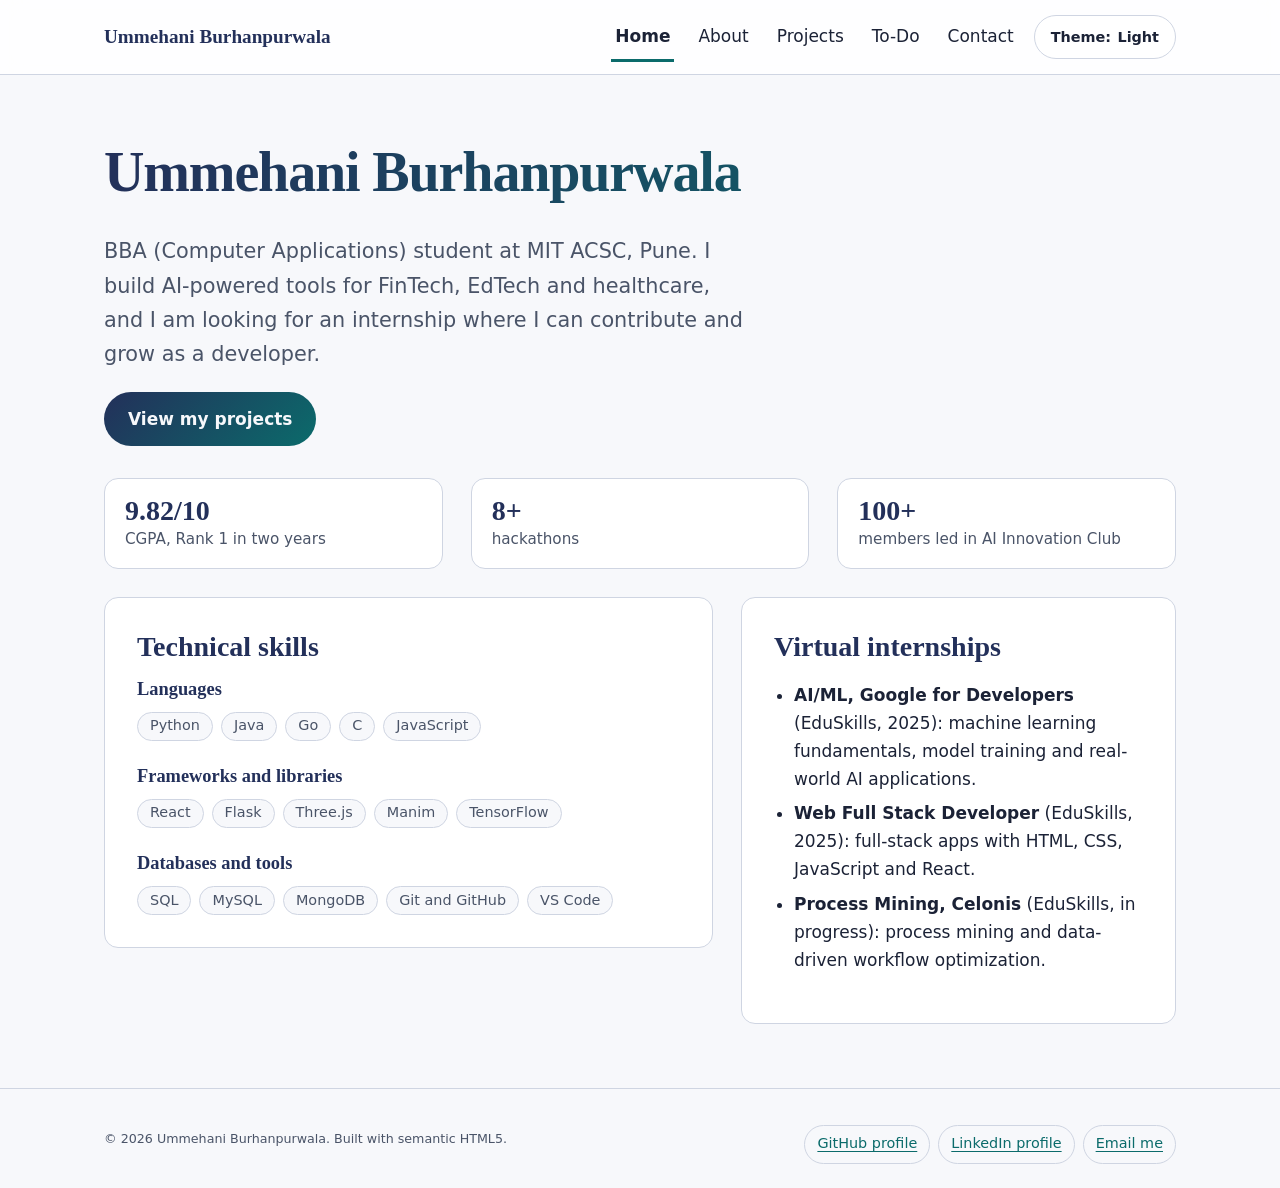
==== commit 7faae009: "Add files via upload" ====
--- a/index.html
+++ b/index.html
@@ -23,7 +23,7 @@
 <header class="site-header" role="banner">
 <div class="wrap">
 <a class="brand" href="index.html">Ummehani Burhanpurwala</a>
-<nav class="nav" aria-label="Primary"><ul><li><a href="index.html" aria-current="page">Home</a></li><li><a href="about.html">About</a></li><li><a href="projects.html">Projects</a></li><li><a href="contact.html">Contact</a></li></ul></nav>
+<nav class="nav" aria-label="Primary"><ul><li><a href="index.html" aria-current="page">Home</a></li><li><a href="about.html">About</a></li><li><a href="projects.html">Projects</a></li><li><a href="todo.html">To-Do</a></li><li><a href="contact.html">Contact</a></li></ul></nav>
 <button class="theme-toggle" id="theme-toggle" type="button" aria-pressed="false" aria-label="Toggle dark mode">Theme: <span>Light</span></button>
 </div>
 </header>
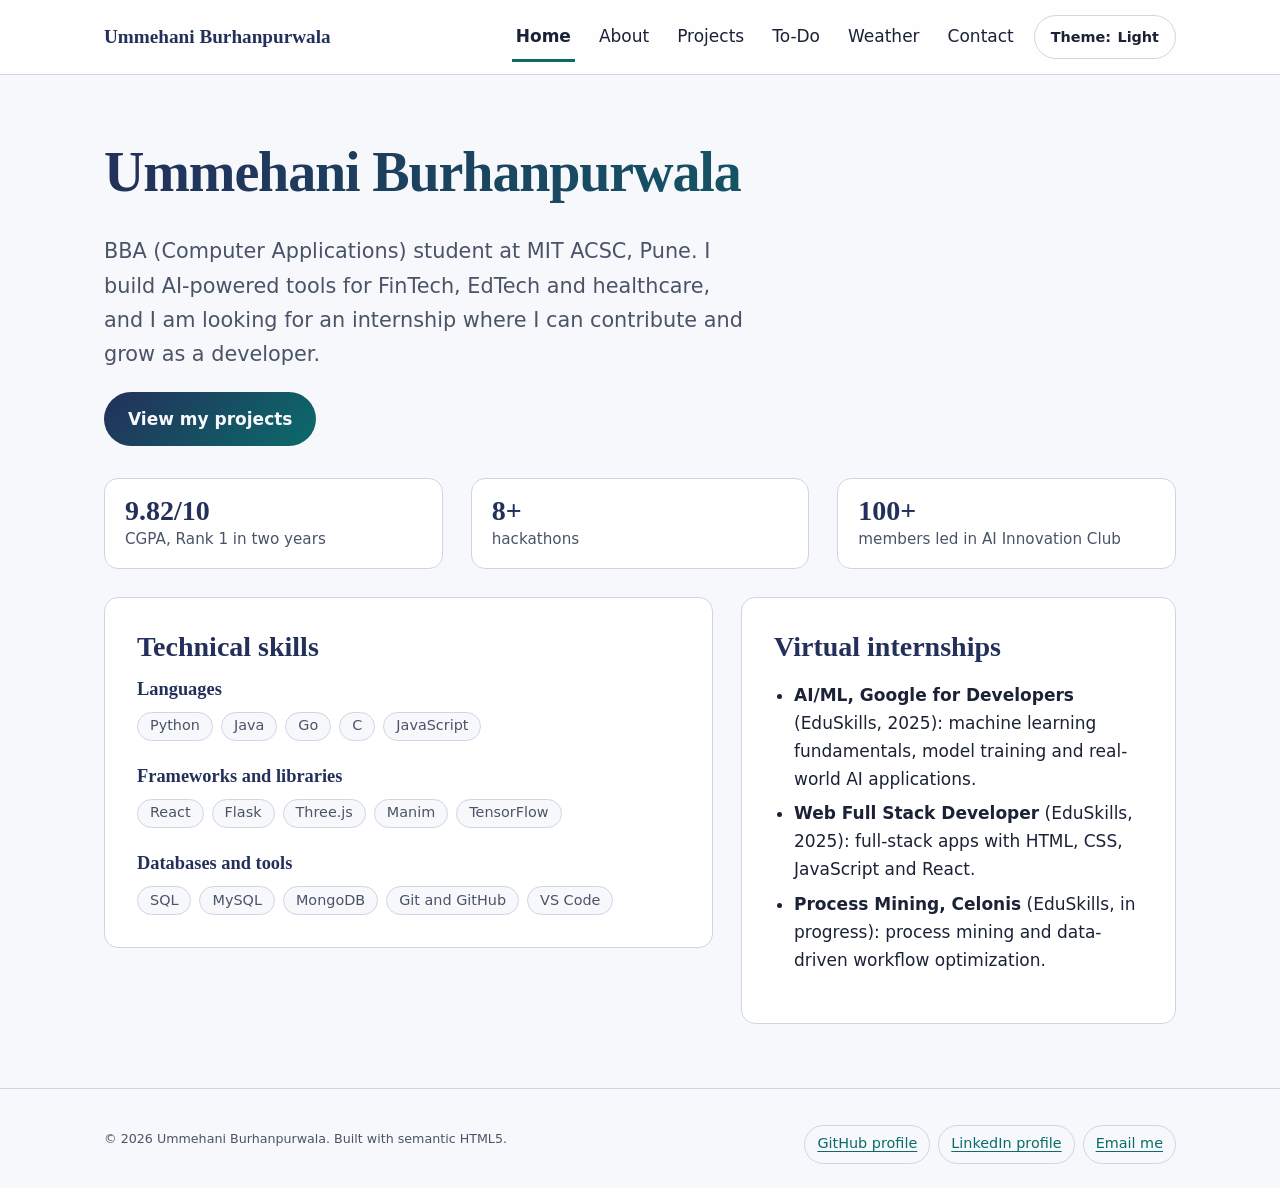
==== commit 16140fde: "Add files via upload" ====
--- a/index.html
+++ b/index.html
@@ -23,7 +23,7 @@
 <header class="site-header" role="banner">
 <div class="wrap">
 <a class="brand" href="index.html">Ummehani Burhanpurwala</a>
-<nav class="nav" aria-label="Primary"><ul><li><a href="index.html" aria-current="page">Home</a></li><li><a href="about.html">About</a></li><li><a href="projects.html">Projects</a></li><li><a href="todo.html">To-Do</a></li><li><a href="contact.html">Contact</a></li></ul></nav>
+<nav class="nav" aria-label="Primary"><ul><li><a href="index.html" aria-current="page">Home</a></li><li><a href="about.html">About</a></li><li><a href="projects.html">Projects</a></li><li><a href="todo.html">To-Do</a></li><li><a href="weather.html">Weather</a></li><li><a href="contact.html">Contact</a></li></ul></nav>
 <button class="theme-toggle" id="theme-toggle" type="button" aria-pressed="false" aria-label="Toggle dark mode">Theme: <span>Light</span></button>
 </div>
 </header>
